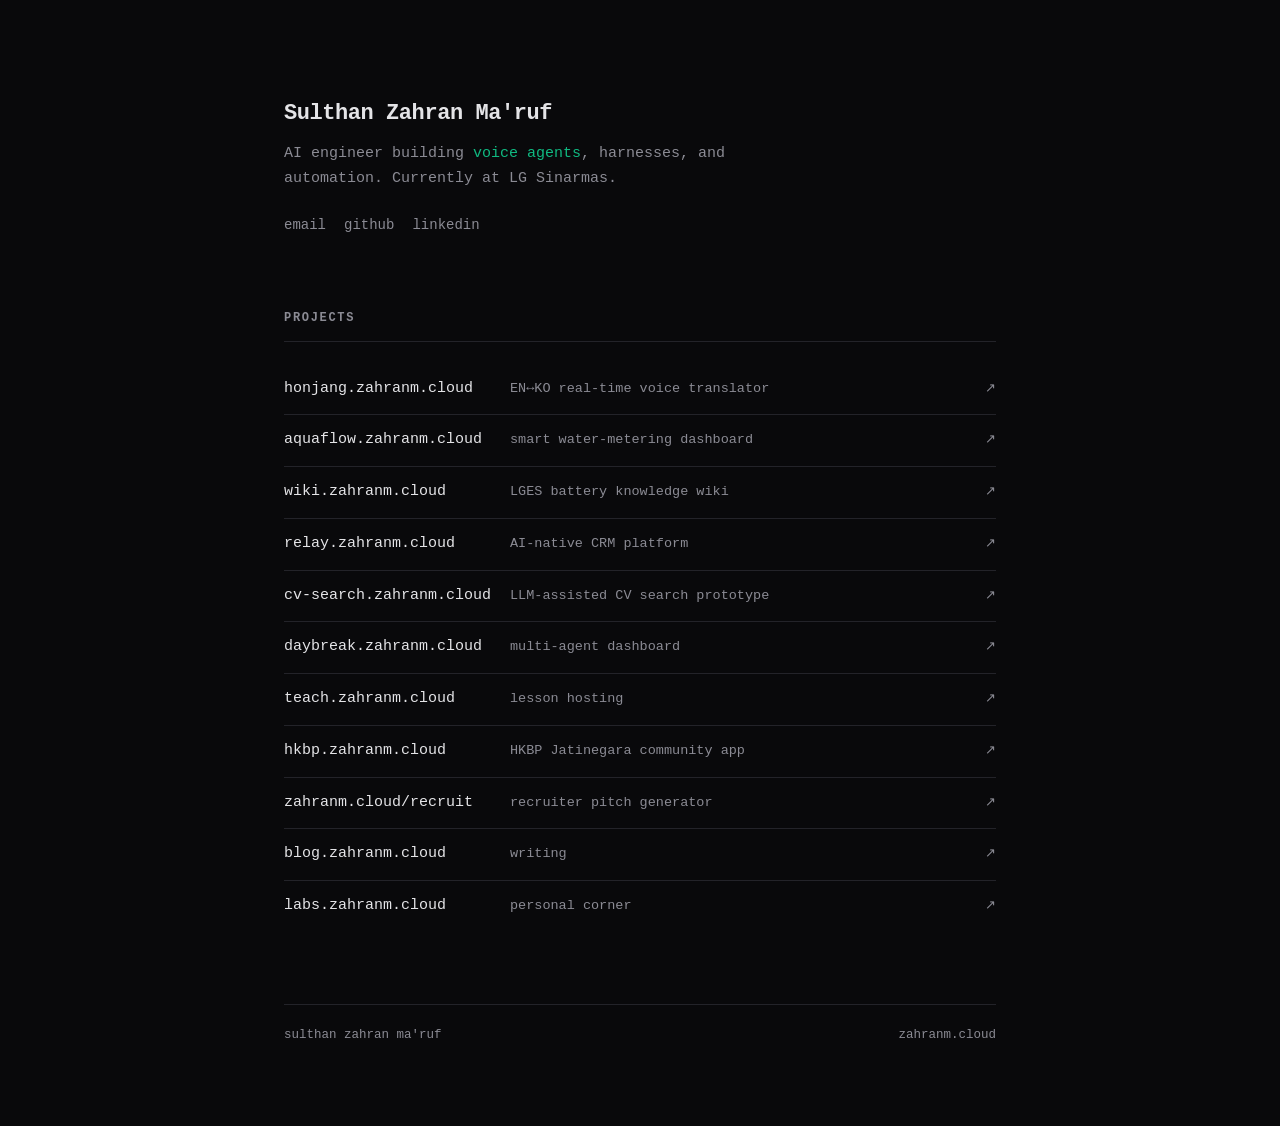
==== index.html @ a3770a7c "hub prototype preview (GitHub Pages)" ====
<!DOCTYPE html>
<html lang="en">
<head>
<meta charset="utf-8">
<meta name="viewport" content="width=device-width, initial-scale=1">
<title>Sulthan Zahran Ma'ruf</title>
<meta name="description" content="AI engineer building voice agents, harnesses, and automation. Currently at LG Sinarmas.">
<link rel="icon" href="data:image/svg+xml,<svg xmlns='http://www.w3.org/2000/svg' viewBox='0 0 16 16'><rect width='16' height='16' rx='3' fill='%2309090b'/><circle cx='8' cy='8' r='3.2' fill='%2310b981'/></svg>">
<style>
:root {
  --bg: #09090b;
  --surface: #101014;
  --line: #232329;
  --text: #e4e4e7;
  --muted: #8b8b94;
  --accent: #10b981;
  --mono: ui-monospace, SFMono-Regular, Menlo, Consolas, "JetBrains Mono", monospace;
}
* { box-sizing: border-box; margin: 0; padding: 0; }
html { color-scheme: dark; }
body {
  background: var(--bg);
  color: var(--text);
  font-family: var(--mono);
  font-size: 15px;
  line-height: 1.65;
  -webkit-font-smoothing: antialiased;
}
.wrap { max-width: 760px; margin: 0 auto; padding: 96px 24px 80px; }

/* header */
.name { font-size: 22px; font-weight: 600; letter-spacing: -0.02em; }
.tag {
  margin-top: 10px; color: var(--muted); max-width: 60ch;
}
.tag .hl { color: var(--accent); }
.contact { margin-top: 22px; display: flex; flex-wrap: wrap; gap: 18px; }
.contact a { color: var(--muted); text-decoration: none; font-size: 14px; }
.contact a:hover { color: var(--accent); text-decoration: underline; text-underline-offset: 4px; }

/* sections */
section { margin-top: 72px; }
.section-label {
  font-size: 12px; letter-spacing: 0.14em; text-transform: uppercase;
  color: var(--muted); margin-bottom: 22px;
}
.section-label::after {
  content: ""; display: block; width: 100%; height: 1px;
  background: var(--line); margin-top: 12px;
}

/* registry rows */
.reg { list-style: none; }
.reg li {
  display: grid; grid-template-columns: 210px 1fr auto; gap: 16px;
  align-items: baseline; padding: 13px 0;
  border-bottom: 1px solid var(--line);
}
.reg li:last-child { border-bottom: none; }
.reg .dom { color: var(--text); text-decoration: none; }
.reg .dom:hover { color: var(--accent); }
.reg .desc { color: var(--muted); font-size: 13.5px; }
.reg .arrow { color: var(--muted); font-size: 13px; }
.reg li:hover .arrow { color: var(--accent); }

/* blog teaser (hidden until JS renders it) */
#teaser { display: none; }
#teaser.show { display: block; }
.posts { list-style: none; }
.posts li { padding: 8px 0; border-bottom: 1px solid var(--line); }
.posts li:last-child { border-bottom: none; }
.posts a { color: var(--text); text-decoration: none; }
.posts a:hover { color: var(--accent); }
.posts .date { color: var(--muted); font-size: 12.5px; margin-right: 14px; }

/* footer */
footer { margin-top: 72px; padding-top: 20px; border-top: 1px solid var(--line); color: var(--muted); font-size: 12.5px; display: flex; justify-content: space-between; gap: 12px; flex-wrap: wrap; }

@media (max-width: 640px) {
  .wrap { padding: 64px 18px 64px; }
  .reg li { grid-template-columns: 1fr; gap: 3px; padding: 14px 0; }
  .reg .arrow { display: none; }
  section { margin-top: 56px; }
}
@media (prefers-reduced-motion: reduce) {
  * { transition: none !important; }
}
</style>
</head>
<body>
<div class="wrap">

  <header>
    <div class="name">Sulthan Zahran Ma'ruf</div>
    <p class="tag">AI engineer building <span class="hl">voice agents</span>, harnesses, and automation. Currently at LG Sinarmas.</p>
    <nav class="contact" aria-label="Contact">
      <a href="mailto:zsulthan9@gmail.com">email</a>
      <a href="https://github.com/SulthanZahran1" target="_blank" rel="noreferrer">github</a>
      <a href="https://www.linkedin.com/in/sulthan-zahran-ui" target="_blank" rel="noreferrer">linkedin</a>
    </nav>
  </header>

  <section>
    <h2 class="section-label">projects</h2>
    <ul class="reg">
      <li><a class="dom" href="https://honjang.zahranm.cloud">honjang.zahranm.cloud</a><span class="desc">EN↔KO real-time voice translator</span><span class="arrow">↗</span></li>
      <li><a class="dom" href="https://aquaflow.zahranm.cloud">aquaflow.zahranm.cloud</a><span class="desc">smart water-metering dashboard</span><span class="arrow">↗</span></li>
      <li><a class="dom" href="https://wiki.zahranm.cloud">wiki.zahranm.cloud</a><span class="desc">LGES battery knowledge wiki</span><span class="arrow">↗</span></li>
      <li><a class="dom" href="https://relay.zahranm.cloud">relay.zahranm.cloud</a><span class="desc">AI-native CRM platform</span><span class="arrow">↗</span></li>
      <li><a class="dom" href="https://cv-search.zahranm.cloud">cv-search.zahranm.cloud</a><span class="desc">LLM-assisted CV search prototype</span><span class="arrow">↗</span></li>
      <li><a class="dom" href="https://daybreak.zahranm.cloud">daybreak.zahranm.cloud</a><span class="desc">multi-agent dashboard</span><span class="arrow">↗</span></li>
      <li><a class="dom" href="https://teach.zahranm.cloud">teach.zahranm.cloud</a><span class="desc">lesson hosting</span><span class="arrow">↗</span></li>
      <li><a class="dom" href="https://hkbp.zahranm.cloud">hkbp.zahranm.cloud</a><span class="desc">HKBP Jatinegara community app</span><span class="arrow">↗</span></li>
      <li><a class="dom" href="https://zahranm.cloud/recruit">zahranm.cloud/recruit</a><span class="desc">recruiter pitch generator</span><span class="arrow">↗</span></li>
      <li><a class="dom" href="https://blog.zahranm.cloud">blog.zahranm.cloud</a><span class="desc">writing</span><span class="arrow">↗</span></li>
      <li><a class="dom" href="https://labs.zahranm.cloud">labs.zahranm.cloud</a><span class="desc">personal corner</span><span class="arrow">↗</span></li>
    </ul>
  </section>

  <section id="teaser">
    <h2 class="section-label">latest from the blog</h2>
    <ul class="posts" id="posts"></ul>
  </section>

  <footer>
    <span>sulthan zahran ma'ruf</span>
    <span>zahranm.cloud</span>
  </footer>

</div>

<script>
(function () {
  var postsEl = document.getElementById("posts");
  var teaserEl = document.getElementById("teaser");
  var cacheKey = "zahran-blog-posts";
  var cached = null;
  try { cached = JSON.parse(localStorage.getItem(cacheKey)); } catch (e) { cached = null; }

  function render(items) {
    if (!items || !items.length) return;
    postsEl.innerHTML = "";
    items.slice(0, 3).forEach(function (item) {
      var li = document.createElement("li");
      var a = document.createElement("a");
      a.href = item.link;
      a.textContent = item.title;
      li.appendChild(a);
      postsEl.appendChild(li);
    });
    teaserEl.classList.add("show");
  }

  function isoToDate(s) {
    var d = new Date(s);
    if (isNaN(d)) return "";
    return d.toISOString().slice(0, 10);
  }

  function parseRSS(xml) {
    var doc;
    try {
      var parser = new DOMParser();
      doc = parser.parseFromString(xml, "text/xml");
      if (doc.querySelector("parsererror")) return [];
    } catch (e) { return []; }
    var items = Array.prototype.slice.call(doc.querySelectorAll("item"));
    return items.map(function (item) {
      var title = (item.querySelector("title") || {}).textContent || "";
      var link = (item.querySelector("link") || {}).textContent || "";
      var pubDate = (item.querySelector("pubDate") || {}).textContent || "";
      return { title: title, link: link, date: isoToDate(pubDate) };
    }).filter(function (i) { return i.title && i.link; });
  }

  if (cached && cached.items && Date.now() - cached.ts < 15 * 60 * 1000) {
    render(cached.items);
    return;
  }

  fetch("https://blog.zahranm.cloud/feed/", { mode: "cors" })
    .then(function (res) { if (!res.ok) throw new Error("feed " + res.status); return res.text(); })
    .then(function (xml) {
      var items = parseRSS(xml);
      if (!items.length) return;
      try { localStorage.setItem(cacheKey, JSON.stringify({ ts: Date.now(), items: items })); } catch (e) {}
      render(items);
    })
    .catch(function () { /* feed unreachable: section stays hidden */ });
})();
</script>
</body>
</html>
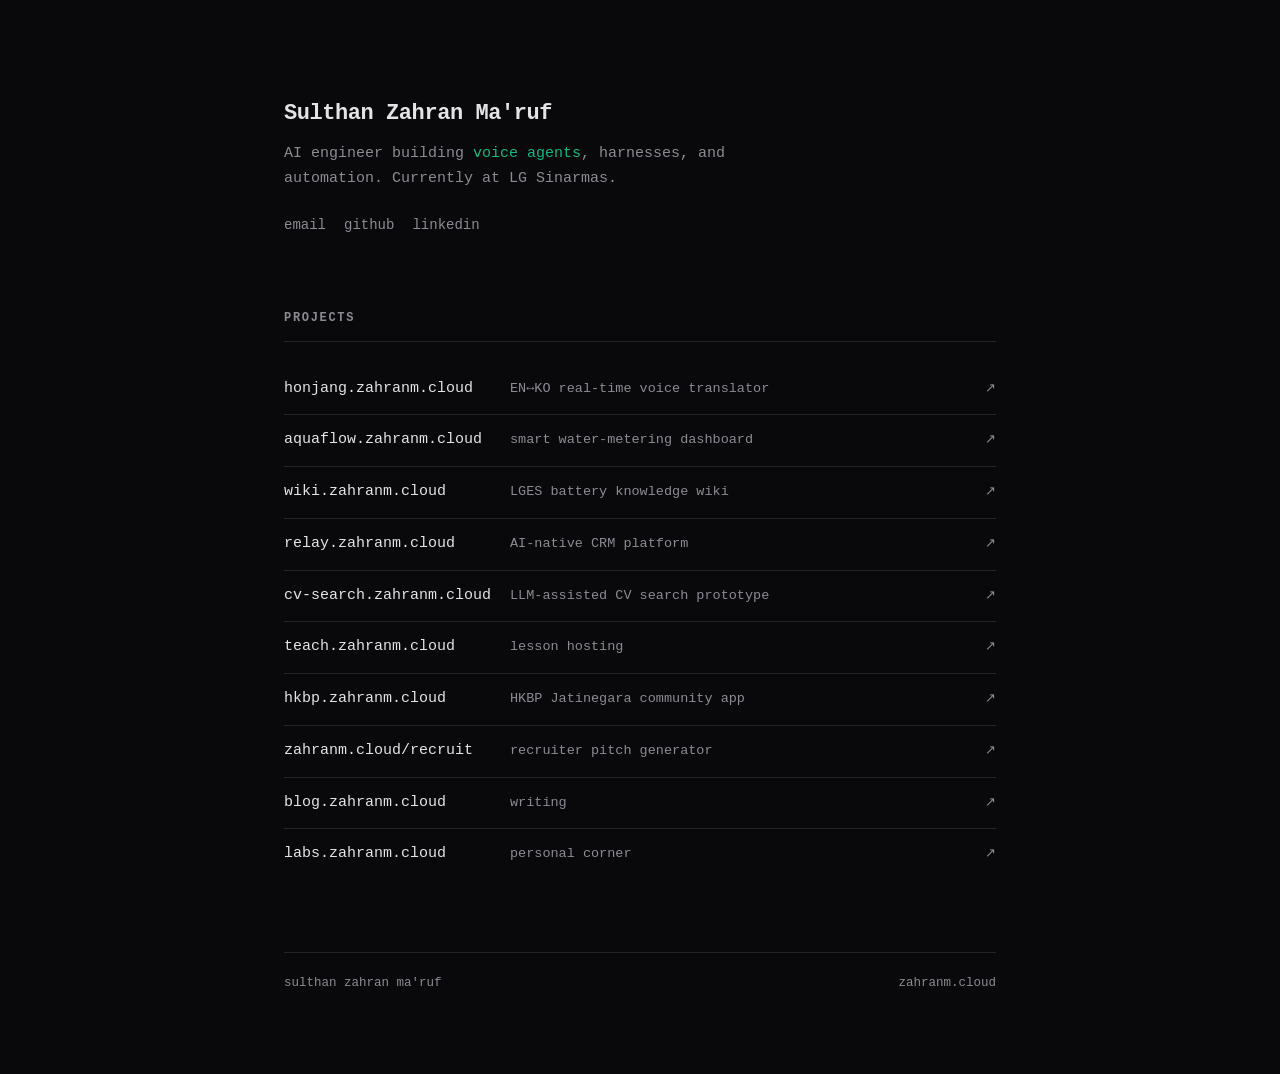
==== commit 88d12c59: "sync: preview mirror (hub current, daybreak delisted)" ====
--- a/index.html
+++ b/index.html
@@ -108,7 +108,6 @@
       <li><a class="dom" href="https://wiki.zahranm.cloud">wiki.zahranm.cloud</a><span class="desc">LGES battery knowledge wiki</span><span class="arrow">↗</span></li>
       <li><a class="dom" href="https://relay.zahranm.cloud">relay.zahranm.cloud</a><span class="desc">AI-native CRM platform</span><span class="arrow">↗</span></li>
       <li><a class="dom" href="https://cv-search.zahranm.cloud">cv-search.zahranm.cloud</a><span class="desc">LLM-assisted CV search prototype</span><span class="arrow">↗</span></li>
-      <li><a class="dom" href="https://daybreak.zahranm.cloud">daybreak.zahranm.cloud</a><span class="desc">multi-agent dashboard</span><span class="arrow">↗</span></li>
       <li><a class="dom" href="https://teach.zahranm.cloud">teach.zahranm.cloud</a><span class="desc">lesson hosting</span><span class="arrow">↗</span></li>
       <li><a class="dom" href="https://hkbp.zahranm.cloud">hkbp.zahranm.cloud</a><span class="desc">HKBP Jatinegara community app</span><span class="arrow">↗</span></li>
       <li><a class="dom" href="https://zahranm.cloud/recruit">zahranm.cloud/recruit</a><span class="desc">recruiter pitch generator</span><span class="arrow">↗</span></li>
